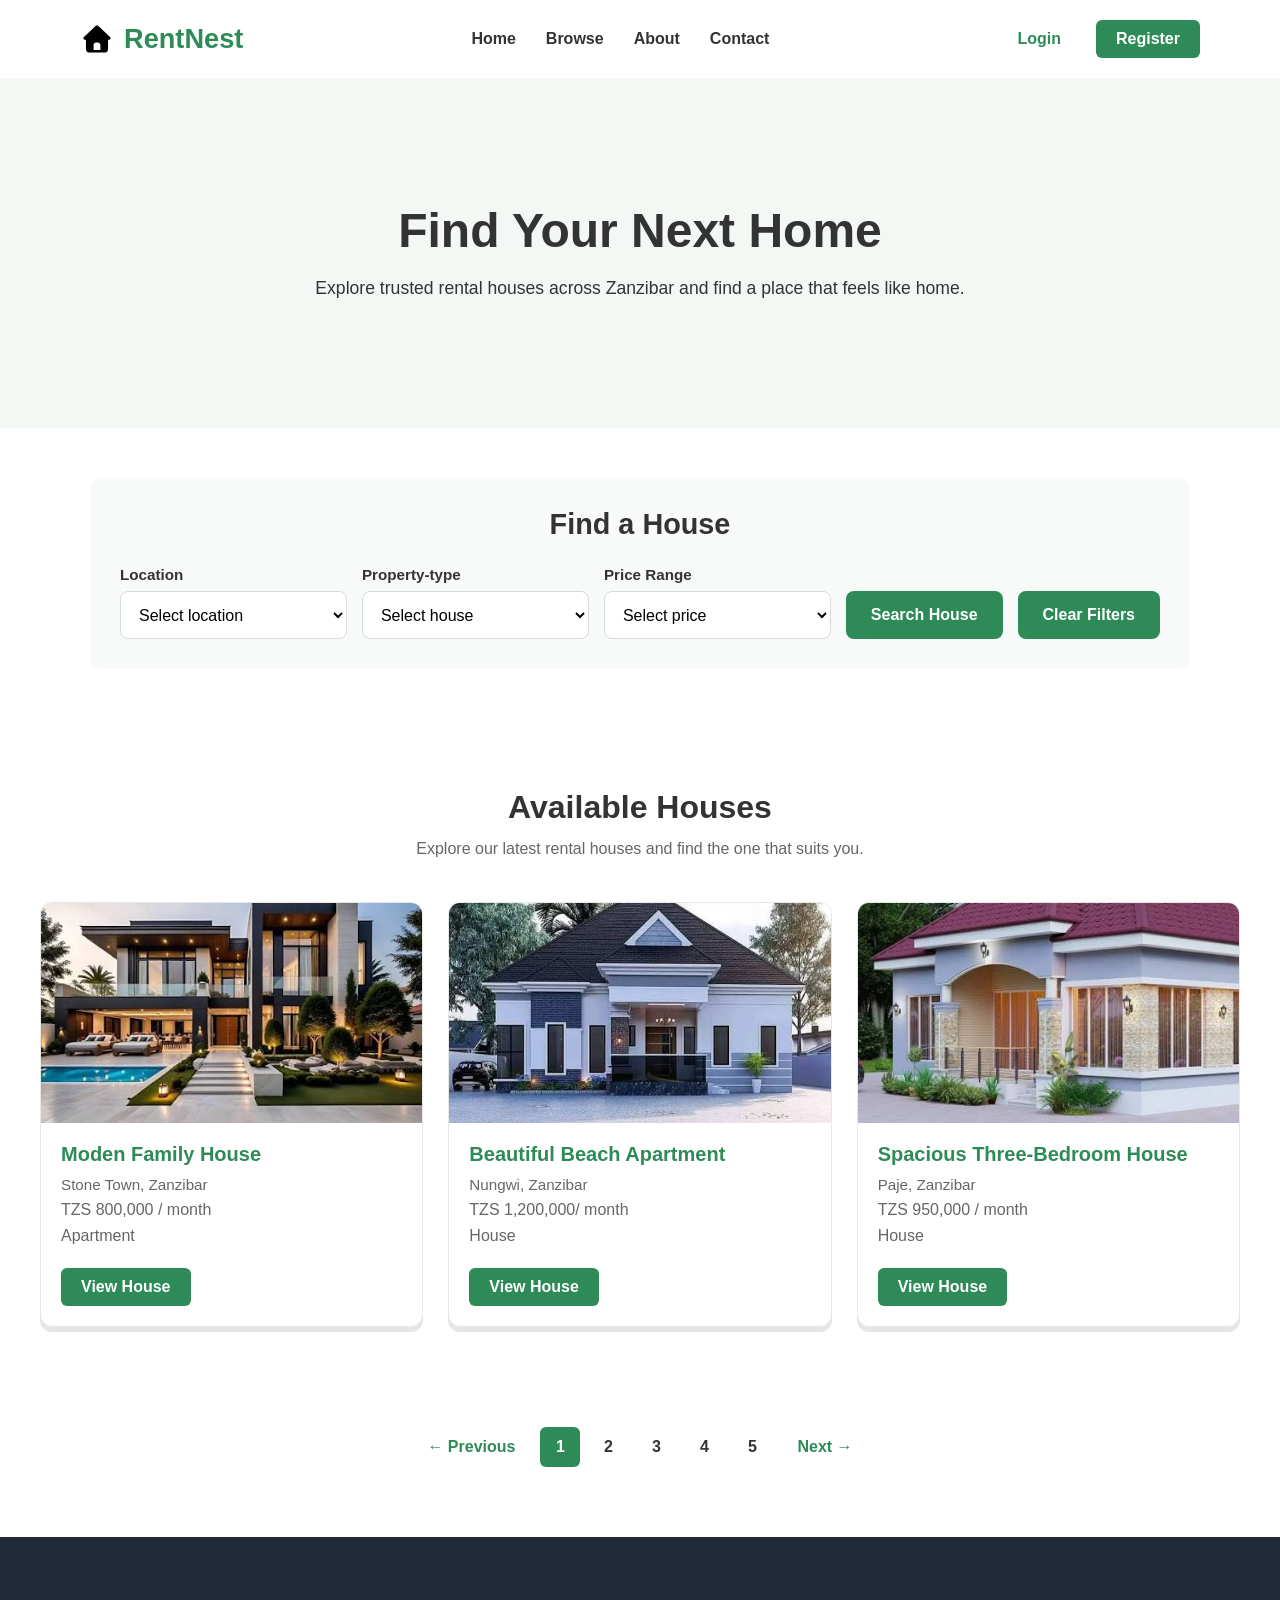
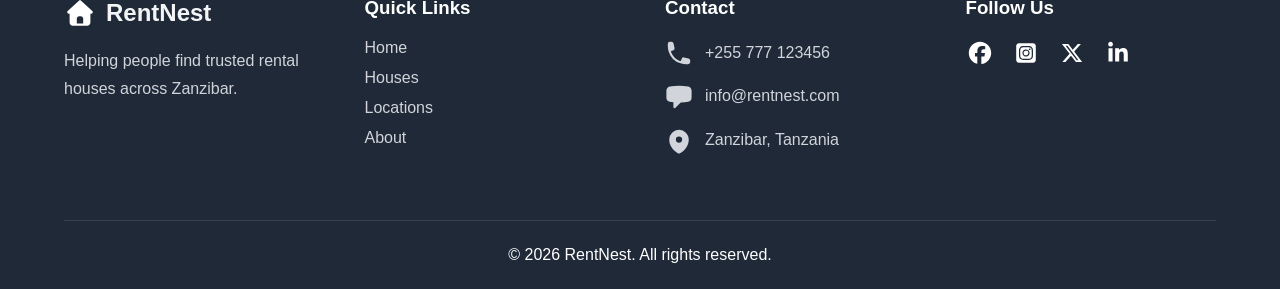
==== browse.html @ 4cf164b1 "Update browse.html and browse.js" ====
<!DOCTYPE html>
<html lang="en">
<head>
    <script src="js/browse.js" defer></script> 
    <meta charset="UTF-8">
    <meta name="viewport" content="width=device-width, initial-scale=1.0">
    <title>Browse Houses | RentNest</title>

    <link rel="stylesheet" href="css/style.css">
    <link rel="stylesheet" href="css/browse.css">
</head>
<body>
    <header>
        <nav class="navbar">
            <a href="index.html" class="header-logo">
            <svg xmlns="http://www.w3.org/2000/svg" viewBox="0 0 640 640"><!--!Font Awesome Free v7.3.1 by @fontawesome - https://fontawesome.com License - https://fontawesome.com/license/free Copyright 2026 Fonticons, Inc.--><path d="M341.8 72.6C329.5 61.2 310.5 61.2 298.3 72.6L74.3 280.6C64.7 289.6 61.5 303.5 66.3 315.7C71.1 327.9 82.8 336 96 336L112 336L112 512C112 547.3 140.7 576 176 576L464 576C499.3 576 528 547.3 528 512L528 336L544 336C557.2 336 569 327.9 573.8 315.7C578.6 303.5 575.4 289.5 565.8 280.6L341.8 72.6zM304 384L336 384C362.5 384 384 405.5 384 432L384 528L256 528L256 432C256 405.5 277.5 384 304 384z"/></svg>
            <span>RentNest<span>
            </a>

            <ul class="nav-links">
                <li><a href="index.html">Home</a></li>
                <li><a href="browse.html">Browse</a></li>
                <li><a href="about.html">About</a></li>
                <li><a href="contact.html">Contact</a></li>
            </ul>

            <div class="buttons">
                <a href="#">Login</a>
                <a href="#">Register</a>
            </div>
        </nav>
    </header>

    <main>

        <section class="browse-hero">
            <div class="browse-hero-content">

                <h1>Find Your Next Home</h1>

                <p>
                    Explore trusted rental houses across Zanzibar and find a place that feels like home.
                </p>
            </div>
        </section>

        <section class="search-filter">
            <div class="search-filter-container">

                <h2>Find a House</h2>

                <form class="search-form">
                    
                    <div class="form-group">
                        <label for="location">Location</label>

                        <select name="location" id="location">
                            <option value="">Select location</option>
                            <option value="stone-town">Stone Town</option>
                            <option value="nungwi">Nungwi</option>
                            <option value="paje">Paje</option>
                            <option value="kiwengwa">Kiwengwa</option>
                        </select>
                    </div>

                    <div class="form-group">
                        <label for="property-type">Property-type</label>

                        <select name="property-type" id="property-type">
                            <option value="">Select house</option>
                            <option value="house">House</option>
                            <option value="apartment">Apartment</option>
                            <option value="villa">Villa</option>
                            <option value="room">Room</option>
                        </select>
                    </div>

                    <div class="form-group">
                        <label for="price">Price Range</label>

                        <select name="price" id="price">
                            <option value="">Select price</option>
                            <option value="under-500k">Under TZS 500,000</option>
                            <option value="500k-1m">TZS 500,00 - 1,000,000</option>
                            <option value="1m-2m">TZS 1,000,000 - 2,000,000</option>
                            <option value="above-2m">Above TZS 2,000,000</option>
                        </select>
                    </div>

                    <button type="submit">Search House</button>
                    <button type="button" id="clear-filters">Clear Filters</button>
                </form>
            </div>
        </section>

        <section class="available-houses">

            <div class="available-houses-container">

                <div class="section-heading">
                    <h2>Available Houses</h2>

                    <p>
                        Explore our latest rental houses and find the one that suits you.
                    </p>
                </div>

                <div class="house-grid">
                    <!-- House Card 1 -->
                     <article class="house-card">
                        <div class="house-image">
                            <img src="image/house 01.jpg" alt="Morden house in Stone Town">
                        </div>

                        <div class="house-info">

                            <h3>Moden Family House</h3>

                            <p class="house-location">
                                Stone Town, Zanzibar
                            </p>

                            <p class="house-price">
                                TZS 800,000 / month
                            </p>

                            <p class="house-type">
                                Apartment
                            </p>

                            <a href="house-details.html" class="view-house">
                                View House
                            </a>
                        </div>
                     </article>

                     <!-- House Card 2 -->
                      <article class="house-card">

                        <div class="house-image">
                            <img src="image/house 02.jpg" alt="Beatiful apartment in Nungwi ">
                        </div>

                        <div class="house-info">

                            <h3>Beautiful Beach Apartment</h3>

                            <p class="house-location">
                                Nungwi, Zanzibar
                            </p>

                            <p class="house-price">
                                TZS 1,200,000/ month
                            </p>

                            <p class="house-type">
                                House
                            </p>

                            <a href="#" class="view-house">
                                View House
                            </a>
                        </div>
                      </article>

                      <!-- House Card 3 -->
                       <article class="house-card">

                        <div class="house-image">
                            <img src="image/house 03.jpg" alt="Spacious house in paje">
                        </div>

                        <div class="house-info">

                            <h3>Spacious Three-Bedroom House</h3>

                            <p class="house-location">
                                Paje, Zanzibar
                            </p>

                            <p class="house-price">
                                TZS 950,000 / month
                            </p>

                           
                            <p class="house-type">
                                House
                            </p>

                            <a href="#" class="view-house">
                                View House
                            </a>
                        </div>
                       </article>
                </div>
                <p id="no-results", hidden>
                    No houses found matching your search. Please try different filters.
                </p>
            </div>
        </section>

        <section class="pagination-section">
            <div class="pagination">

                <a href="#" class="pagination-btn previous">
                    &larr; Previous
                </a>

                <div class="page-numbers">
                    <a href="#" class="active">1</a>
                    <a href="#">2</a>
                    <a href="#">3</a>
                    <a href="#">4</a>
                    <a href="#">5</a>
                </div>

                <a href="#" class="pagination-btn next">
                    Next &rarr;
                </a>
            </div>
        </section>
    </main>

    <footer>
           <div class="footer-container">
            <div class="footer-about">
            <div class="footer-logo">
<svg xmlns="http://www.w3.org/2000/svg" viewBox="0 0 640 640"><!--!Font Awesome Free v7.3.1 by @fontawesome - https://fontawesome.com License - https://fontawesome.com/license/free Copyright 2026 Fonticons, Inc.--><path d="M341.8 72.6C329.5 61.2 310.5 61.2 298.3 72.6L74.3 280.6C64.7 289.6 61.5 303.5 66.3 315.7C71.1 327.9 82.8 336 96 336L112 336L112 512C112 547.3 140.7 576 176 576L464 576C499.3 576 528 547.3 528 512L528 336L544 336C557.2 336 569 327.9 573.8 315.7C578.6 303.5 575.4 289.5 565.8 280.6L341.8 72.6zM304 384L336 384C362.5 384 384 405.5 384 432L384 528L256 528L256 432C256 405.5 277.5 384 304 384z"/></svg>
           <span>RentNest</span>
            </div>

                <p>
                    Helping people find trusted rental houses across Zanzibar.
                </p>
            </div>

            <div class="footer-links">
                <h3>Quick Links</h3>

                <ul>
                    <li><a href="#">Home</a></li>
                    <li><a href="#">Houses</a></li>
                    <li><a href="#">Locations</a></li>
                    <li><a href="#">About</a></li>
                </ul>
            </div>
            
            <div class="footer-contact">
                <h3>Contact</h3>

                <p><svg xmlns="http://www.w3.org/2000/svg" viewBox="0 0 20 20" fill="currentColor" class="size-5">
  <path fill-rule="evenodd" d="M2 3.5A1.5 1.5 0 0 1 3.5 2h1.148a1.5 1.5 0 0 1 1.465 1.175l.716 3.223a1.5 1.5 0 0 1-1.052 1.767l-.933.267c-.41.117-.643.555-.48.95a11.542 11.542 0 0 0 6.254 6.254c.395.163.833-.07.95-.48l.267-.933a1.5 1.5 0 0 1 1.767-1.052l3.223.716A1.5 1.5 0 0 1 18 15.352V16.5a1.5 1.5 0 0 1-1.5 1.5H15c-1.149 0-2.263-.15-3.326-.43A13.022 13.022 0 0 1 2.43 8.326 13.019 13.019 0 0 1 2 5V3.5Z" clip-rule="evenodd" />
</svg>  
+255 777 123456
</p>

<p><svg xmlns="http://www.w3.org/2000/svg" viewBox="0 0 20 20" fill="currentColor" class="size-5">
  <path fill-rule="evenodd" d="M3.43 2.524A41.29 41.29 0 0 1 10 2c2.236 0 4.43.18 6.57.524 1.437.231 2.43 1.49 2.43 2.902v5.148c0 1.413-.993 2.67-2.43 2.902a41.202 41.202 0 0 1-5.183.501.78.78 0 0 0-.528.224l-3.579 3.58A.75.75 0 0 1 6 17.25v-3.443a41.033 41.033 0 0 1-2.57-.33C1.993 13.244 1 11.986 1 10.573V5.426c0-1.413.993-2.67 2.43-2.902Z" clip-rule="evenodd" />
</svg>
info@rentnest.com
</p>

<p><svg xmlns="http://www.w3.org/2000/svg" viewBox="0 0 20 20" fill="currentColor" class="size-5">
  <path fill-rule="evenodd" d="m9.69 18.933.003.001C9.89 19.02 10 19 10 19s.11.02.308-.066l.002-.001.006-.003.018-.008a5.741 5.741 0 0 0 .281-.14c.186-.096.446-.24.757-.433.62-.384 1.445-.966 2.274-1.765C15.302 14.988 17 12.493 17 9A7 7 0 1 0 3 9c0 3.492 1.698 5.988 3.355 7.584a13.731 13.731 0 0 0 2.273 1.765 11.842 11.842 0 0 0 .976.544l.062.029.018.008.006.003ZM10 11.25a2.25 2.25 0 1 0 0-4.5 2.25 2.25 0 0 0 0 4.5Z" clip-rule="evenodd" />
</svg>
Zanzibar, Tanzania
</p>
            </div>

            <div class="footer-social">

                <h3>Follow Us</h3>

                <div class="social-icons">
                <a href="#"> <svg xmlns="http://www.w3.org/2000/svg" viewBox="0 0 640 640"><!--!Font Awesome Free v7.3.1 by @fontawesome - https://fontawesome.com License - https://fontawesome.com/license/free Copyright 2026 Fonticons, Inc.--><path d="M576 320C576 178.6 461.4 64 320 64C178.6 64 64 178.6 64 320C64 440 146.7 540.8 258.2 568.5L258.2 398.2L205.4 398.2L205.4 320L258.2 320L258.2 286.3C258.2 199.2 297.6 158.8 383.2 158.8C399.4 158.8 427.4 162 438.9 165.2L438.9 236C432.9 235.4 422.4 235 409.3 235C367.3 235 351.1 250.9 351.1 292.2L351.1 320L434.7 320L420.3 398.2L351 398.2L351 574.1C477.8 558.8 576 450.9 576 320z"/></svg></a>
                <a href="#">
   
<svg xmlns="http://www.w3.org/2000/svg" viewBox="0 0 640 640"><!--!Font Awesome Free v7.3.1 by @fontawesome - https://fontawesome.com License - https://fontawesome.com/license/free Copyright 2026 Fonticons, Inc.--><path d="M290.4 275.7C274 286 264.5 304.5 265.5 323.8C266.6 343.2 278.2 360.4 295.6 368.9C313.1 377.3 333.8 375.5 349.6 364.3C366 354 375.5 335.5 374.5 316.2C373.4 296.8 361.8 279.6 344.4 271.1C326.9 262.7 306.2 264.5 290.4 275.7zM432.7 207.3C427.5 202.1 421.2 198 414.3 195.3C396.2 188.2 356.7 188.5 331.2 188.8C327.1 188.8 323.3 188.9 320 188.9C316.7 188.9 312.8 188.9 308.6 188.8C283.1 188.5 243.8 188.1 225.7 195.3C218.8 198 212.6 202.1 207.3 207.3C202 212.5 198 218.8 195.3 225.7C188.2 243.8 188.6 283.4 188.8 308.9C188.8 313 188.9 316.8 188.9 320C188.9 323.2 188.9 327 188.8 331.1C188.6 356.6 188.2 396.2 195.3 414.3C198 421.2 202.1 427.4 207.3 432.7C212.5 438 218.8 442 225.7 444.7C243.8 451.8 283.3 451.5 308.8 451.2C312.9 451.2 316.7 451.1 320 451.1C323.3 451.1 327.2 451.1 331.4 451.2C356.9 451.5 396.2 451.9 414.3 444.7C421.2 442 427.4 437.9 432.7 432.7C438 427.5 442 421.2 444.7 414.3C451.9 396.3 451.5 356.9 451.2 331.3C451.2 327.1 451.1 323.2 451.1 319.9C451.1 316.6 451.1 312.8 451.2 308.5C451.5 283 451.9 243.6 444.7 225.5C442 218.6 437.9 212.4 432.7 207.1L432.7 207.3zM365.6 251.8C383.7 263.9 396.2 282.7 400.5 304C404.8 325.3 400.3 347.5 388.2 365.6C382.2 374.6 374.5 382.2 365.6 388.2C356.7 394.2 346.6 398.3 336 400.4C314.7 404.6 292.5 400.2 274.4 388.1C256.3 376 243.8 357.2 239.5 335.9C235.2 314.6 239.7 292.4 251.7 274.3C263.7 256.2 282.6 243.7 303.9 239.4C325.2 235.1 347.4 239.6 365.5 251.6L365.6 251.6zM394.8 250.5C391.7 248.4 389.2 245.4 387.7 241.9C386.2 238.4 385.9 234.6 386.6 230.8C387.3 227 389.2 223.7 391.8 221C394.4 218.3 397.9 216.5 401.6 215.8C405.3 215.1 409.2 215.4 412.7 216.9C416.2 218.4 419.2 220.8 421.3 223.9C423.4 227 424.5 230.7 424.5 234.5C424.5 237 424 239.5 423.1 241.8C422.2 244.1 420.7 246.2 419 248C417.3 249.8 415.1 251.2 412.8 252.2C410.5 253.2 408 253.7 405.5 253.7C401.7 253.7 398 252.6 394.9 250.5L394.8 250.5zM544 160C544 124.7 515.3 96 480 96L160 96C124.7 96 96 124.7 96 160L96 480C96 515.3 124.7 544 160 544L480 544C515.3 544 544 515.3 544 480L544 160zM453 453C434.3 471.7 411.6 477.6 386 478.9C359.6 480.4 280.4 480.4 254 478.9C228.4 477.6 205.7 471.7 187 453C168.3 434.3 162.4 411.6 161.2 386C159.7 359.6 159.7 280.4 161.2 254C162.5 228.4 168.3 205.7 187 187C205.7 168.3 228.5 162.4 254 161.2C280.4 159.7 359.6 159.7 386 161.2C411.6 162.5 434.3 168.3 453 187C471.7 205.7 477.6 228.4 478.8 254C480.3 280.3 480.3 359.4 478.8 385.9C477.5 411.5 471.7 434.2 453 452.9L453 453z"/></svg></a>
                <a href="#">
   
<svg xmlns="http://www.w3.org/2000/svg" viewBox="0 0 640 640"><!--!Font Awesome Free v7.3.1 by @fontawesome - https://fontawesome.com License - https://fontawesome.com/license/free Copyright 2026 Fonticons, Inc.--><path d="M453.2 112L523.8 112L369.6 288.2L551 528L409 528L297.7 382.6L170.5 528L99.8 528L264.7 339.5L90.8 112L236.4 112L336.9 244.9L453.2 112zM428.4 485.8L467.5 485.8L215.1 152L173.1 152L428.4 485.8z"/></svg></a>
                <a href="#">
   
<svg xmlns="http://www.w3.org/2000/svg" viewBox="0 0 640 640"><!--!Font Awesome Free v7.3.1 by @fontawesome - https://fontawesome.com License - https://fontawesome.com/license/free Copyright 2026 Fonticons, Inc.--><path d="M196.3 512L103.4 512L103.4 212.9L196.3 212.9L196.3 512zM149.8 172.1C120.1 172.1 96 147.5 96 117.8C96 103.5 101.7 89.9 111.8 79.8C121.9 69.7 135.6 64 149.8 64C164 64 177.7 69.7 187.8 79.8C197.9 89.9 203.6 103.6 203.6 117.8C203.6 147.5 179.5 172.1 149.8 172.1zM543.9 512L451.2 512L451.2 366.4C451.2 331.7 450.5 287.2 402.9 287.2C354.6 287.2 347.2 324.9 347.2 363.9L347.2 512L254.4 512L254.4 212.9L343.5 212.9L343.5 253.7L344.8 253.7C357.2 230.2 387.5 205.4 432.7 205.4C526.7 205.4 544 267.3 544 347.7L544 512L543.9 512z"/></svg></a>
            </div>
                </div>
        </div>
         <div class="footer-bottom">
                <p>
                    &copy; 2026 RentNest. All rights reserved.
                </p>
            </div>
    </footer>
</body>
</html>
---- css/style.css ----
/* Global Styles */
* {
    margin: 0;
    padding: 0;
    box-sizing: border-box;
}

html,
body {
    min-height: 100%;
}

body {
    font-family: Arial, Helvetica, sans-serif;
    min-height: 100vh;
    display: flex;
    flex-direction: column;
    background-color: #f8f9fa;
    color: #333;
}

main {
    flex: 1;
}

/* Navigation Section */

nav {
    display: flex;
    justify-content: space-between;
    align-items: center;
    padding: 20px 80px;
    background-color: white;

    box-shadow: 0 2px 10px rgb(0, 0, 0, .08);
}

.header-logo {
    display: flex;
    align-items: center;
    gap: 10px;
    text-decoration: none;
}

.header-logo svg {
    width: 34px;
    height: 34px;
    color: black;
}

.header-logo span {
    font-size: 1.7rem;
    color: #2E8B57;
    font-weight: 700;
}

nav > ul {
    display: flex;
    list-style: none;
    gap: 30px;
}

nav > ul > li > a {
    text-decoration: none;
    color: #333;
    font-weight: 600;
    transition: color .3s ease;
}

nav > ul > li > a:hover {
    color: #2E8B57;
}

.buttons {
    display: flex;
    gap: 15px;
}

.buttons > a {
    text-decoration: none;
    padding: 10px 20px;
    border-radius: 6px;
    font-weight: bold;
}
.buttons > a:first-child {
    color: #2E8B57;
}

.buttons > a:last-child {
    background-color: #2E8B57;
    color: white;
}

.buttons > a:last-child:hover {
    background-color: #256f47;
}

/*  Hero Section */

.hero {
    display: flex;
    justify-content: space-between;
    align-items: center;

    padding: 80px;
    min-height: 90vh;
}

.hero-text {
    max-width: 550px;
}

.hero-text > h1 {
    font-size: 3.5rem;
    color: #222;
    line-height: 1.2;
}

.hero-text > p {
    margin: 25px 0;
    color: #666;
    font-size: 1.1rem;
    line-height: 1.7;
}

.hero-text > a {
    display: inline-block;
    text-decoration: none;
    background-color: #2E8B57;
    color: white;
    padding: 15px 30px;
    border-radius: 8px;
    font-weight: bold;
    transition: background-color .3s ease;
}

.hero-text > a:hover {
    background-color: #256f47;
}

.hero-image {
    flex: 1;
    display: flex;
    justify-content: center;
}

.hero-image > img {
    width: 100%;
    max-width: 550px;
    border-radius: 12px;
}

/* Search Section */

.search {
    background-color: white;
    padding: 60px 80px;
}

.search > h2 {
    text-align: center;
    font-size: 2rem;
    margin-bottom: 40px;
    color: #222;
}

.search > form {
    display: flex;
    gap: 20px;
    justify-content: center;
    align-items: center;
    flex-wrap: wrap;
}

.search input,
.search select {
    padding: 15px;
    width: 220px;
    
    border: 1px solid #ccc;
    border-radius: 8px;
    font-size: 1rem;
    outline: none;
}

.search input:focus,
.search select:focus {
    border-color: #2E8B57;
}

.search button {
    padding: 15px 30px;
    border: none;
    border-radius: 8px;
    background-color: #2E8B57;
    color: white;
    font-size: 1rem;
    cursor: pointer;
    transition: background-color .3s ease;
}

.search button:hover {
    background-color: #256f47;
}

/* Featured Section */

.featured {
    padding: 80px;
    background-color: #f8f9fa;
}

.featured > h2 {
    text-align: center;
    font-size: 2.2rem;
    margin-bottom: 50px;
}

.house-container {
    display: grid;
    grid-template-columns: repeat(3, 1fr);
    gap: 30px;
}

.house-card {
    background-color: white;
    border-radius: 12px;
    overflow: hidden;

    box-shadow: 0 5px rgb(0, 0, 0, .1);
    transition: transform .3s ease;
}

.house-card:hover {
    transform: translateY(-8px);
}

.house-card > img {
    width: 100%;
    height: 220px;
    object-fit: cover;
}

.house-info {
    padding: 20px;
}

.house-info > h3 {
    color: #2E8B57;
    margin-bottom: 10px;
}

.house-info > p {
    color: #666;
    margin-bottom: 8px;
}

.house-info > a {
    display: inline-block;
    margin-top: 15px;

    text-decoration: none;
    color: white;
    background-color: #2E8B57;
    padding: 10px 20px;
    border-radius: 6px;
    transition: background-color .3s ease;
}

.house-info a:hover {
    background-color: #256f47;
}

/* === Why Choose RentNest === */

.features {
    padding: 80px;
    background-color: white;
}

.features > h2 {
    text-align: center;
    font-size: 2.2rem;
    margin-bottom: 50px;
}

.feature-container {
    display: grid;
    grid-template-columns: repeat(4, 1fr);
    gap: 30px;
}

.feature-card {
    background-color: #f8f9fa;
    padding: 35px;
    text-align: center;
    border-radius: 12px;
    transition: transform .3s ease,
                box-shadow .3s ease;
}

.feature-card:hover {
    transform: translateY(-8px);
    box-shadow: 0 8px 20px rgb(0, 0, 0, .12);
}

.feature-card > h3 {
    margin-bottom: 15px;
    color: #2E8B57;
}

.feature-card > p {
    color: #666;
    line-height: 1.7;
}

.icon {
    width: 100px;
    height: 100px;

    margin: 0 auto 25px;

    display: flex;
    justify-content: center;
    align-items: center;

    background-color: #E8F5EE;

    border-radius: 50%;
    font-size: 3rem;
}

.icon svg {
    width: 50px;
    height: 50px;

    fill: #2E8B57;
}

.feature-card:hover .icon {
    transform: scale(1.1);
    transition: transform .3s ease;
}

/* === How It Works === */

.steps {
    padding: 80px;
    background-color: #f8f9fa;
}

.steps h2 {
    text-align: center;
    font-size: 2.2rem;
    margin-bottom: 60px;
}

.steps-container {
    display: flex;
    justify-content: space-between;
    gap: 30px;
}

.step {
    flex: 1;
    text-align: center;
    padding: 25px;
    width: 250px;
    position: relative;

    transition: transform .3s ease;
}

.step-icon {
    width: 100px;
    height: 100px;

    margin: 0 auto 25px;
    background-color: #E8F5EE;
    border-radius: 50%;

    display: flex;
    justify-content: center;
    align-items: center;

    font-size: 3rem;
}

.step-icon svg {
    width: 50px;
    height: 50px;

    fill: #2E8B57;
}

.step h3 {
    color: #2E8B57;
    margin-bottom: 15px;
}

.step p {
    color: #666;
    line-height: 1.7;
}

.step:hover {
    transform: translateY(-10px);
}

.step:not(:last-child)::after {
    content: "";

    position: absolute;
    top: 70px;
    right: -22px;
    width: 45px;
    height: 3px;

    background-color: #2E8B57;
}

.step:not(:last-child)::before {
    content: "";
    position: absolute;

    top: 66px;
    right: -2px;

    width: 10px;
    height: 10px;

    background-color: #2E8B57;

    border-radius: 50%;
}

.step::after {
    transition: background-color .3s ease;
}

.step:hover::after {
    background-color: #256f47;
}

/* === Popular Locations === */

.locations {
    padding: 80px;
    background-color: white;
}

.locations h2 {
    text-align: center;
    font-size: 2.2rem;
    margin-bottom: 15px;
}

.section-description {
    text-align: center;
    color: #666;
    margin-bottom: 50px;
}

.location-container {
    display: grid;
    grid-template-columns: repeat(3, 1fr);
    gap: 30px;
}

.location-card {
    background-color: #fff;
    border-radius: 12px;
    overflow: hidden;
    box-shadow: 0 5px 15px rgb(0,0,0,.08);
    transition: transform .3s ease,
                 box-shadow .3s ease;
}

.location-card:hover {
    transform: translateY(-8px);
    box-shadow: 0 10px 25px rgb(0,0,0,.15);
}

.location-card img {
    width: 100%;
    height: 240px;
    object-fit: cover;
}

.location-info {
    padding: 25px;
}

.location-info h3 {
    color: #2E8B57;
    margin-bottom: 10px;
}

.location-info p {
    color: #666;
}

.location-info a {
    display: inline-block;
    margin-top: 15px;
    padding: 10px 18px;
    background-color: #2E8B57;
    color: white;
    text-decoration: none;
    border-radius: 6px;
    transition: background-color .3s ease;
}

.location-info a:hover {
    background-color: #256f47;
}

/* === Testimonials === */

.testimonials {
    padding: 80px;
    background-color: #f8f9fa;
}

.testimonials h2 {
    text-align: center;
    font-size: 2.2rem;
    margin-bottom: 15px;
}

.testimonial-description {
    text-align: center;
    color: #666;
    margin-bottom: 50px;
}

.testimonial-container {
    display: grid;
    grid-template-columns: repeat(3, 1fr);
    gap: 30px;
}

.testimonial-card {
    position: relative;
    background-color: white;
    padding: 35px;
    border-radius: 12px;
    box-shadow: 0 5px 15px rgb(0, 0, 0, .08);
    transition: transform .3s ease,
                box-shadow .3s ease;
    overflow: hidden;
}

.testimonial-card:hover {
    transform: translateY(-8px);
    box-shadow: 0 10px rgba(0,0,0,.15);
}

.stars {
    color: #FFC107;
    font-size: 1.3rem;
    margin-bottom: 20px;
}

.review {
    color: #555;
    line-height: 1.8;
    margin-bottom: 25px;
    font-style: italic;
}

.profile-image {
    width: 90px;
    height: 90px;

    object-fit: cover;
    border-radius: 50%;

    display: block;
    margin: 0 auto 20px;
    border: 4px solid #E8F5EE;
}

.testimonial-card h4 {
    margin-top: 20px;
    color: #2E8B57;
    font-size: 1.2rem;
}

.company {
    display: block;
    margin-top: 5px;
    color: #777;
    font-size: .95rem;
}

.testimonial-card::before {
    content: "❝";
    position: absolute;
    top: -10px;
    left: 20px;
    font-size: 7rem;
    font-family: Georgia, serif;
    color: rgba(46, 139, 87, 0.08);
    line-height: 1;
    pointer-events: none;
}

.testimonial-card::before {
    transition: transform .3s ease,
                 color .3s ease;
}

.testimonial-card:hover::before {
    transform: scale(1.1);
    color: rgba(46,139,87, 0.15);
}


/* === Footer === */
footer {
    background-color: #1F2937;
    color: white;
    padding-top: 60px;
}

.footer-container {
    width: 90%;
    max-width: 1200px;
    margin: 0 auto;
    display: grid;
    grid-template-columns: repeat(4, 1fr);
    gap: 50px;
}

.footer-container h3 {
    margin-bottom: 20px;
    color: white;
}

.footer-container p {
    color: #D1D5DB;
    line-height: 1.8;
}

.footer-links ul {
    list-style: none;
}

.footer-links a,
.footer-social a {
    display: block;
    color: #D1D5DB;
    text-decoration: none;
    margin-bottom: 12px;
    transition: color .3s ease;
}

.footer-links a:hover,
.footer-social a:hover {
    color: #2E8B57;
}

.footer-contact p {
    display: flex;
    align-items: center;
    gap: 12px;
    color: #D1D5DB;
    margin-bottom: 15px;
}

.footer-contact svg {
    width: 28px;
    height: 28px;
    flex-shrink: 0;
}

.social-icons svg {
    width: 28px;
    height: 28px;
    object-fit: contain;
    filter: brightness(0) invert(1);
    transition: transform .3s ease;
}
.footer-social a:hover svg {
    transform: translateY(-3px);
}
.social-icons {
    display: flex;
    align-items: center;
    gap: 18px;
}

.footer-bottom {
    width: 90%;
    max-width: 1200px;
    margin: 50px auto 0;
    padding: 25px 0;
    border-top: 1px solid rgba(255, 255, 255, 0.1);
    text-align: center;
}

.footer-logo {
    display: flex;
    align-items: center;
    gap: 10px;
    margin-bottom: 18px;
}

.footer-logo svg {
    width: 32px;
    height: 32px;
    filter: brightness(0) invert(1);
}

.footer-logo span {
    font-size: 1.5rem;
    font-weight: 600;
    color: #F3F4F6;
}

/* === Responsive Design === */

/* === Tablet === */
@media(max-width: 900px) {
    nav {
        padding: 15px 5%;
    }

    nav ul {
        gap: 15px;
    }

    .hero {
        gap: 30px;
    }

    .search form {
        flex-wrap: wrap;
    }

    .house-container {
        grid-template-columns: repeat(2,  1fr);
    }

    .feature-container {
        grid-template-columns: repeat(2, 1fr);
    }

    .steps-container {
        gap: 20px;
    }

    .location-container {
        grid-template-columns: repeat(2, 1fr);
        gap: 20px;
    }

    .testimonial-container {
        grid-template-columns: repeat(2, 1fr);
    }

    .footer-container {
        grid-template-columns: repeat(2, 1fr);
        gap: 30px;
    }
}

/* === Mobile === */
@media(max-width: 600px) {
    nav {
        padding: 15px 20px;
    }

    nav ul {
        gap: 10px;
    }

    nav a{
        font-size: 0.9rem;
    }

    .hero {
        flex-direction: column;
        text-align: center;
        gap: 40px;
    }

    .hero h1 {
        font-size: 2.2rem;
    }

    .hero-image {
         width: 100%;
         max-width: 500px;
    }

    .search form {
        flex-direction: column;
        gap: 15px;
    }

    .search-form input,
    .search-form select,
    .search-form button {
        width: 100%;
    }

    .house-container {
        grid-template-columns: 1fr;
        gap: 20px;
    }

    .house-card img {
        height: 200px;
    }

    .featured {
        padding: 50px 20px;
    }

    .feature-container {
        grid-template-columns: 1fr;
    }

    .features {
        padding: 50px 20px;
    }

    .steps-container {
        flex-direction: column;
        align-items: center;
        gap: 40px;
    }
       .step {
        width: 100%;
        max-width: 350px;
        text-align: center;
       }

       .step:not(:last-child)::after {
        top: auto;
        right: auto;
        bottom: -25px;
        left: 50%;

        width: 3px;
        height: 30px;

        transform: translateX(-50%);
       }

       .step:not(:last-child)::before {
        top: auto;
        right: auto;
        bottom: -25px;
        left: 50%;

        width: 10px;
        height: 10px;

        transform: translateX(-50%);
       }

       .location-container {
        grid-template-columns: 1fr;
        gap: 16px;
       }

       .locations {
        padding: 50px 20px;
       }

       .testimonials {
        padding: 50px 20px;
       }

       .testimonial-container {
        grid-template-columns: 1fr;
        gap: 20px;
       }

       .footer-container {
        grid-template-columns: 1fr;
        gap: 30px;
       }

       .footer-bottom {
        flex-direction: column;
        gap: 10px;
        text-align: center;
       }

       .footer-social {
        justify-content: center;
       }

}
---- css/browse.css ----
/* === Hero Section === */
.browse-hero {
    min-height: 350px;

    display: flex;
    align-items: center;
    justify-content: center;

    padding: 60px 20px;
    background-color: #f4f8f5;
}


.browse-hero-content {
    width: 100%;
    max-width: 750px;
    text-align: center;
}

.browse-hero-content h1 {
    margin-bottom: 15px;
    font-size: 3rem;
    line-height: 1.2;
}

.browse-hero-content p {
    max-width: 650px;
    margin: 0 auto;
    font-size: 1.1rem;
    line-height: 1.7;
}

/* === Search Filter ===*/

.search-filter {
    padding: 50px 20px;
    background-color: #ffffff;
}

.search-filter-container {
    width: 100%;
    max-width: 1100px;
    margin: 0 auto;
    padding: 30px;
    background-color: #f8faf9;
    border-radius: 12px;
}

.search-filter-container h2 {
    margin-bottom: 25px;
    font-size: 1.8rem;
    text-align: center;
}

.search-form {
    display: flex;
    align-items: flex-end;
    gap: 15px;
    width: 100%;
}

.form-group {
    flex: 1;
}

.form-group label {
    display: block;
    margin-bottom: 8px;
    font-size: 0.95rem;
    font-weight: 600;
}

.form-group select {
    width: 100%;
    height: 48px;
    padding: 0 14px;
    border: 1px solid #d5ddd8;
    border-radius: 8px;
    background-color: #ffffff;
    font-size: 1rem;
    outline: none;
    cursor: pointer;
}

.form-group select:focus {
    border-color: #2E8B57;
}

.search-form button {
    height: 48px;
    padding: 0 25px;

    border: none;
    border-radius: 8px;
    background-color: #2E8B57;
    color: #ffffff;
    font-size: 1rem;
    font-weight: 600;
    cursor: pointer;
    white-space: nowrap;
}

.search-form button:hover {
    background-color: #267349;
}


/* === Available Houses === */

.available-houses {
    padding: 70px 20px;
    background-color: #ffffff;
}

.available-houses-container {
    width: 100%;
    max-width: 1200px;
    margin: 0 auto;
}

.section-heading {
    margin-bottom: 40px;
    text-align: center;
}

.section-heading h2 {
    margin-bottom: 10px;
    font-size: 2rem;
}

.section-heading p {
    max-width: 600px;
    margin: 0 auto;
    line-height: 1.6;
    color: #666;
}

.house-grid {
    display: grid;
    grid-template-columns: repeat(3, 1fr);
    gap: 25px;
}

.house-card {
    background-color: #ffffff;
    border: 1px solid #e5e9e6;
    border-radius: 12px;
    overflow: hidden;
    transition: transform 0.3s ease,
                box-shadow 0.3s ease;
}

.house-card:hover {
    transform: translateY(-5px);
    box-shadow: 0 10px 25px rgba(0, 0, 0, 0.08);
}

.house-image {
    width: 100%;
    height: 220px;
    overflow: hidden;
}

.house-image img {
    width: 100%;
    height: 100%;
    object-fit: cover;
    display: block;
}

.house-info {
    padding: 20px;
}

.house-info h3 {
    margin-bottom: 10px;
    font-size: 1.25rem;
}

.house-location {
    margin-bottom: 8px;
    color: #666;
    font-size: 0.95rem;
}

.view-house {
    display: inline-block;
    padding: 10px 18px;
    border-radius: 6px;
    background-color: #2E8B57;
    text-decoration: none;
    font-weight: 600;
    transition: background-color 0.3s ease;
}

.view-house:hover {
    background-color: #267349;
}

/* === Pagination Section === */

.pagination-section {
    padding: 30px 20px 70px;
    background-color: #ffffff;
}

.pagination {
    display: flex;
    align-items: center;
    justify-content: center;

    gap: 25px;
}

.page-numbers {
    display: flex;
    align-items: center;
    gap: 8px;
}

.page-numbers a {
    display: flex;
    align-items: center;
    justify-content: center;

    width: 40px;
    height: 40px;
    border-radius: 6px;
    color: #333;
    text-decoration: none;
    font-weight: 600;
    transition: background-color 0.3s ease,
      colore o.3s ease;
}

.page-numbers a.active {
    background-color: #2E8B57;
    color: #ffffff;
}

.page-numbers a:hover {
    background-color: #e8f2ec;
    color: #2E8B57;
}

.pagination-btn {
    color: #2E8B57;
    text-decoration: none;
    font-weight: 600;
    transition: color 0.3s ease;
}

.pagination-btn:hover {
    color: #267349;
}

@media (max-width: 600px) {
    .search-form {
        flex-direction: column;
        align-items: stretch;
    }

     .search-filter-container {
        padding: 25px 18px;
    }

     .search-filter-container h2 {
        font-size: 1.6rem;
    }

    .search-form button {
        width: 100%;
    }

    .available-houses {
        padding: 50px 20px;
    }

    .house-grid {
        grid-template-columns: 1fr;
        gap: 25px;
    }

    .house-card {
        width: 100%;
    }

    .section-heading h2 {
        font-size: 1.7rem;
    }

    .section-heading p {
        font-size: 0.95rem;
    }

    .house-image {
        height: 200px;
    }

    .pagination {
        gap: 12px;
    }

    .page-numbers {
        gap: 4px;
    }

    .page-numbers a {
        width: 36px;
        height: 36px;
    }

    .pagination-btn {
        font-size: 0.9rem;
    }
}
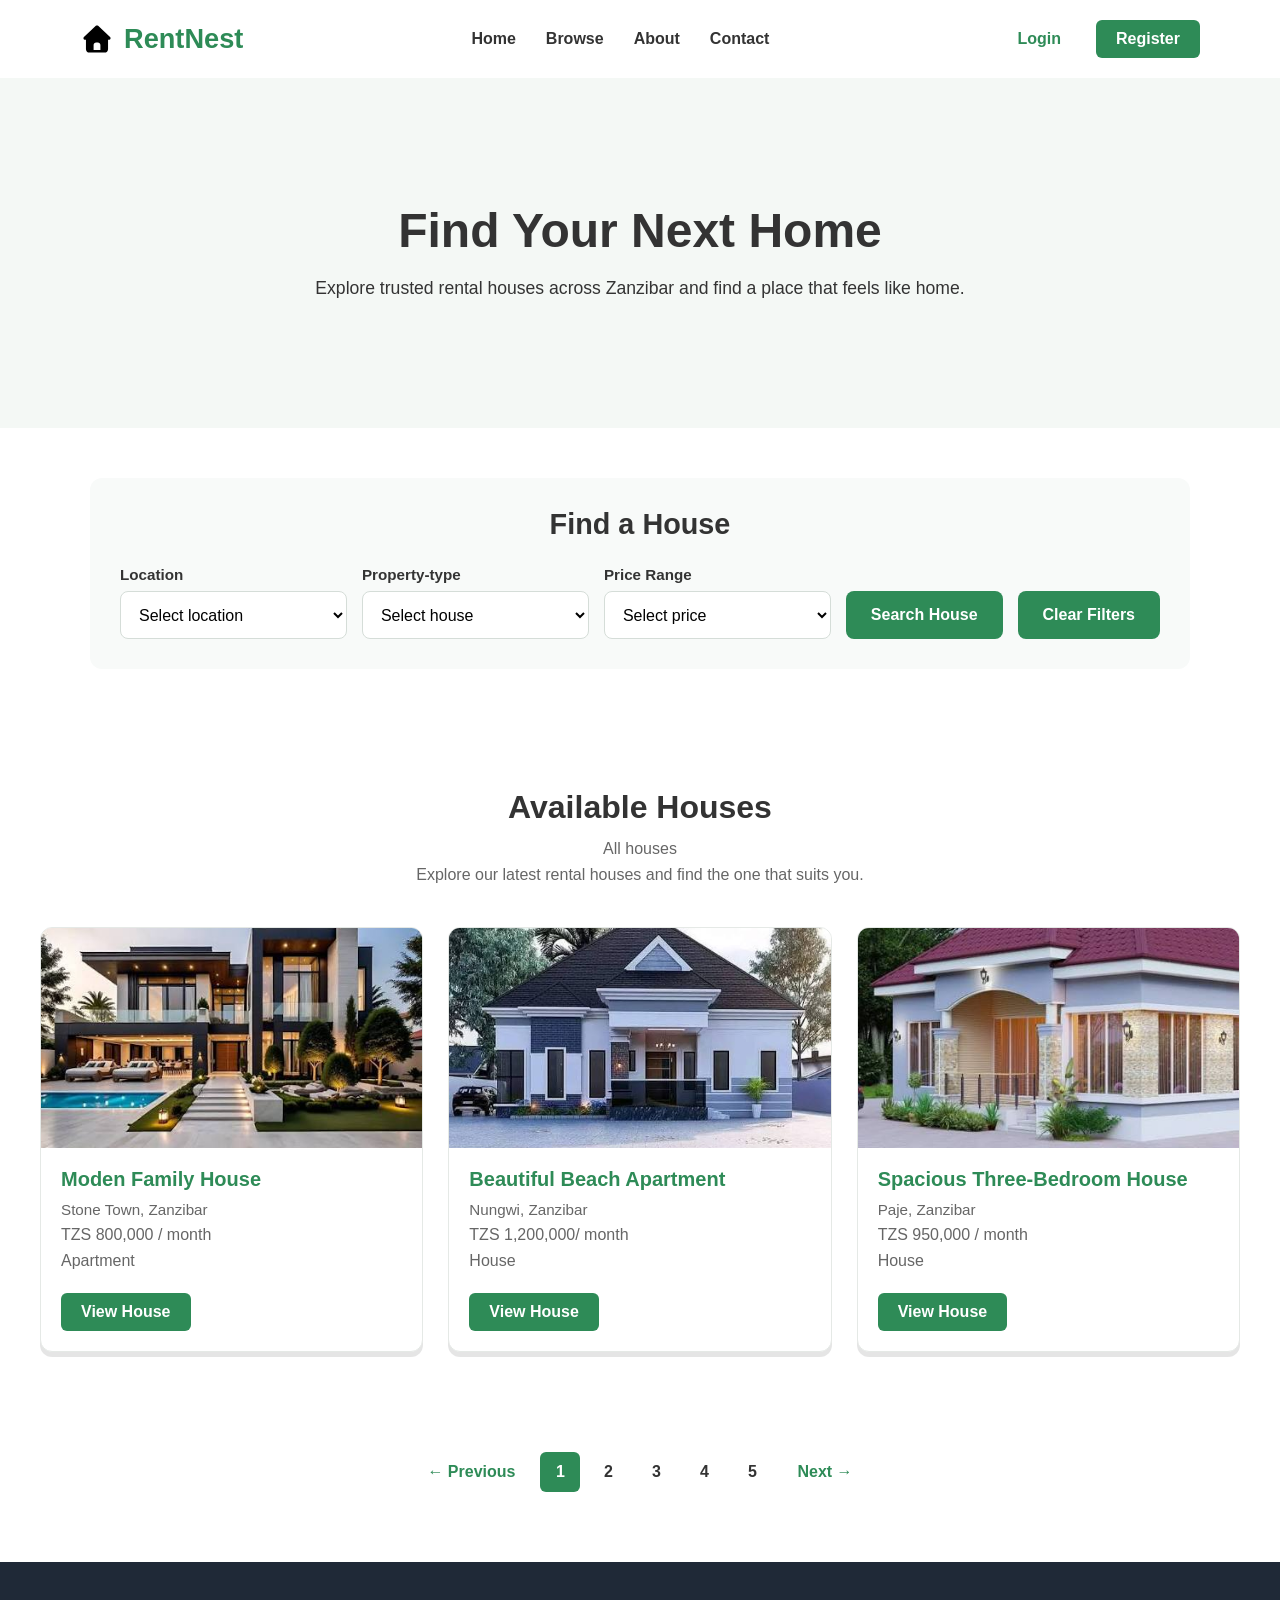
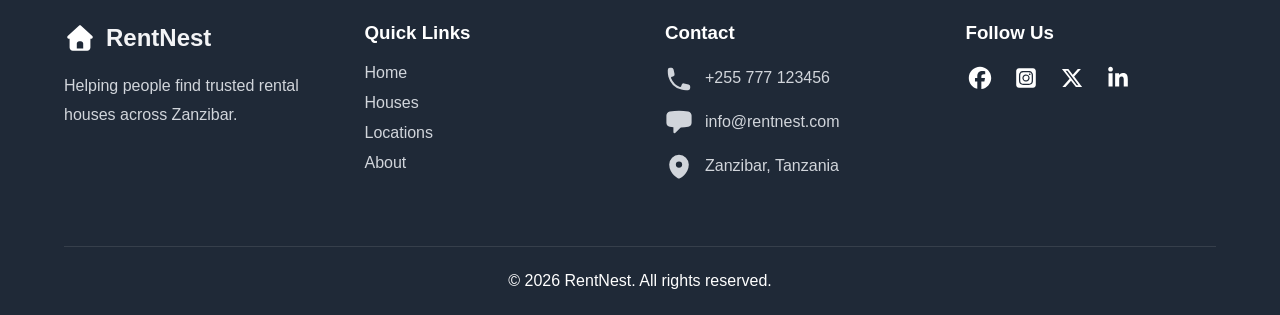
==== commit db09ead3: "Update browse.html and browse.js" ====
--- a/browse.html
+++ b/browse.html
@@ -99,6 +99,7 @@
 
                 <div class="section-heading">
                     <h2>Available Houses</h2>
+                    <p id="house-count">All houses</p>
 
                     <p>
                         Explore our latest rental houses and find the one that suits you.
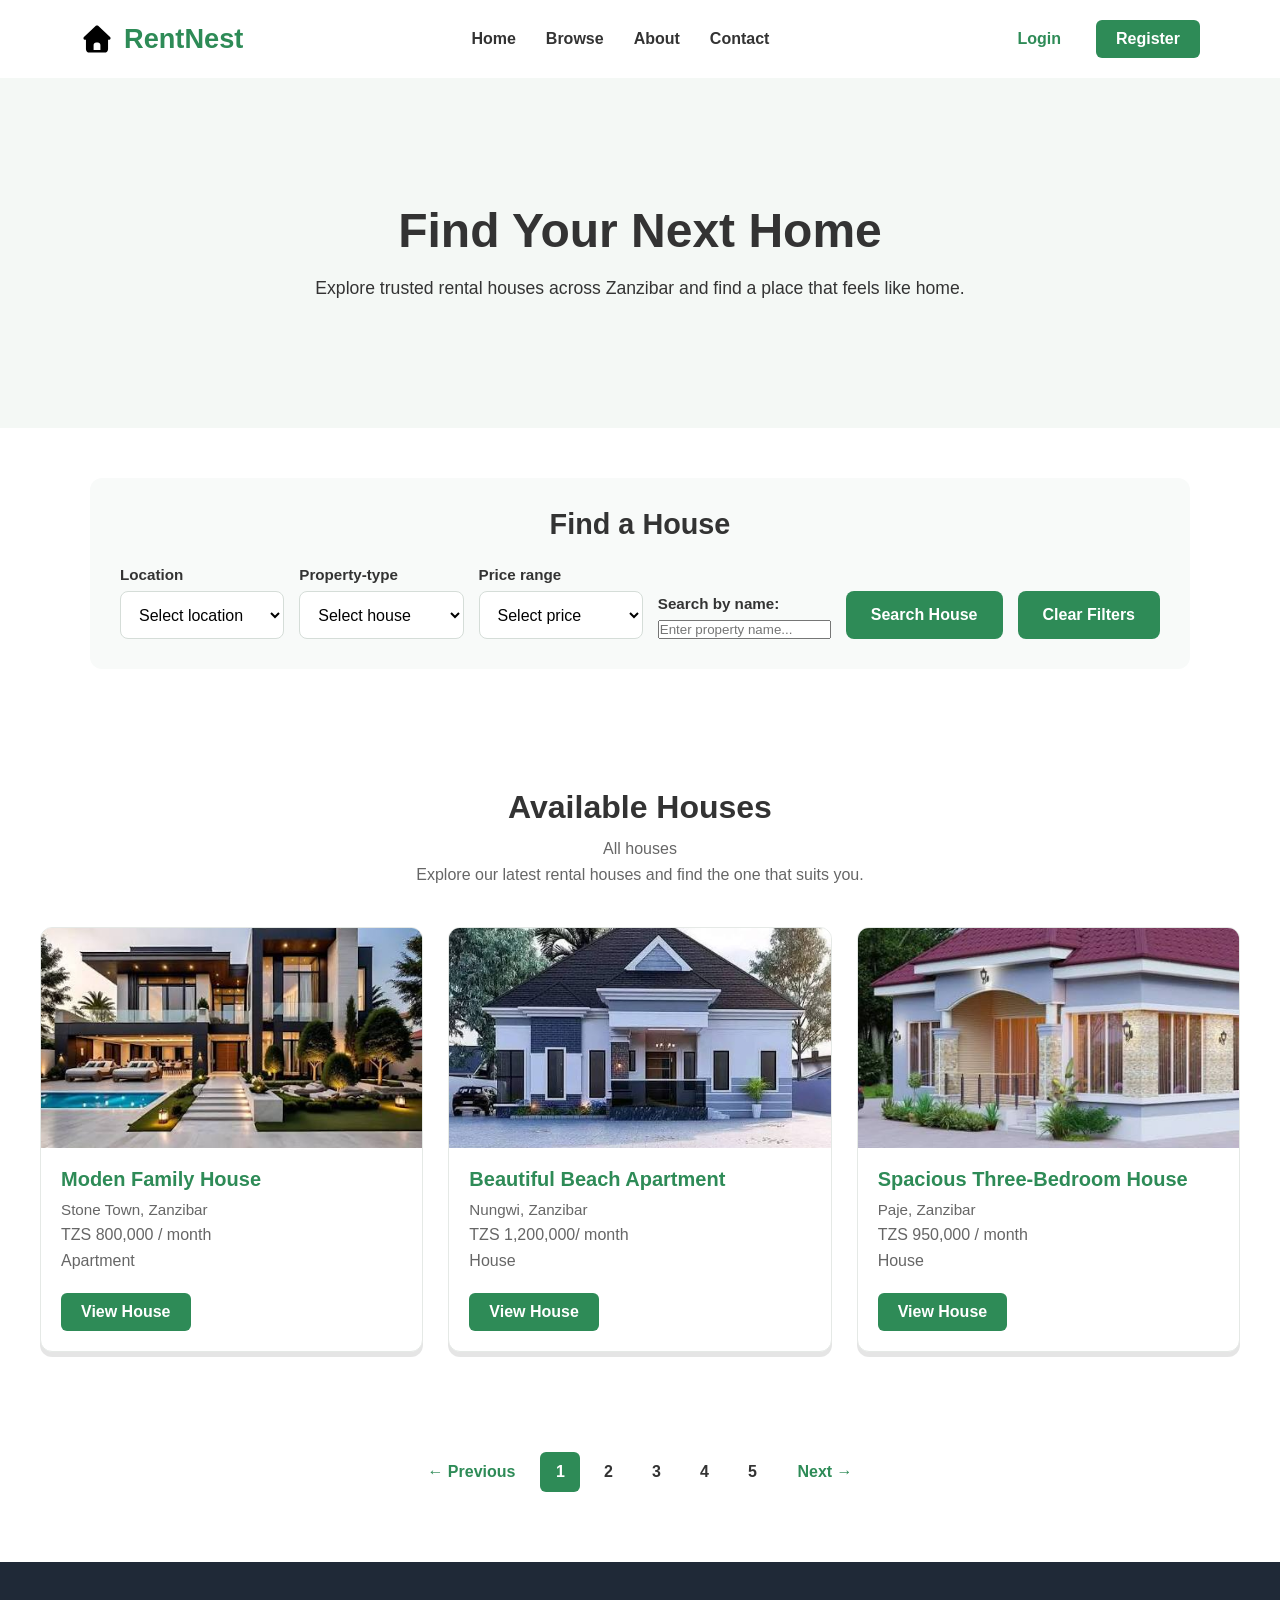
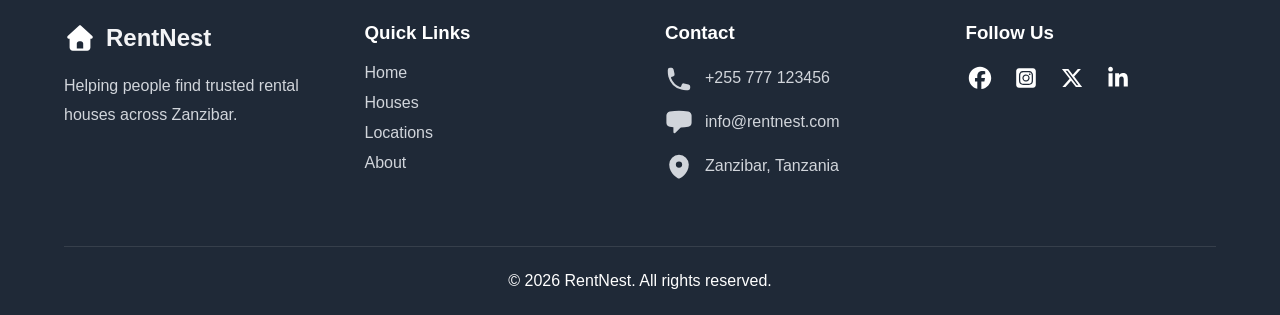
==== commit f8a37a74: "update browse.html and browse.js" ====
--- a/browse.html
+++ b/browse.html
@@ -76,7 +76,7 @@
                     </div>
 
                     <div class="form-group">
-                        <label for="price">Price Range</label>
+                        <label for="price">Price range</label>
 
                         <select name="price" id="price">
                             <option value="">Select price</option>
@@ -85,6 +85,15 @@
                             <option value="1m-2m">TZS 1,000,000 - 2,000,000</option>
                             <option value="above-2m">Above TZS 2,000,000</option>
                         </select>
+                    </div>
+
+                    <div class="form-group">
+                        <label for="house-search">Search by name:</label>
+                        <input 
+                        type="text"
+                        id="house-search"
+                        placeholder="Enter property name..."
+                        >
                     </div>
 
                     <button type="submit">Search House</button>
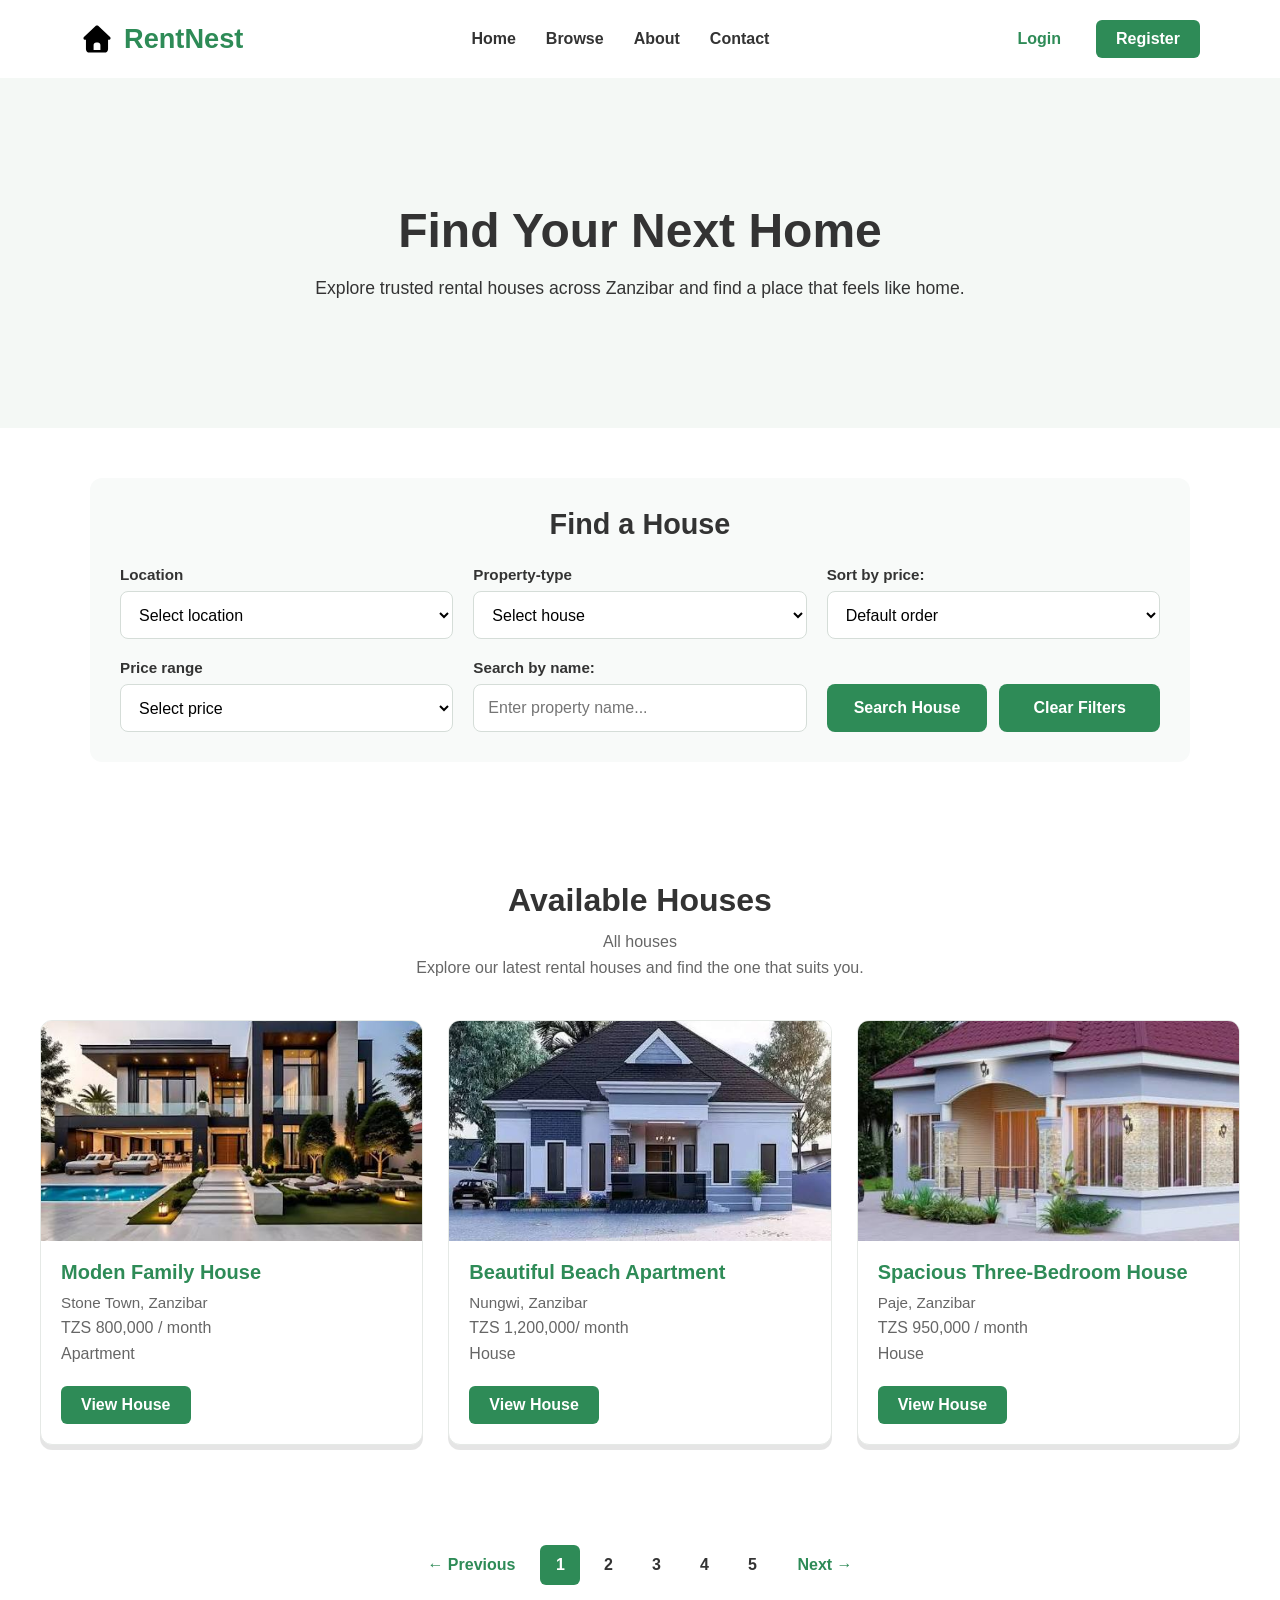
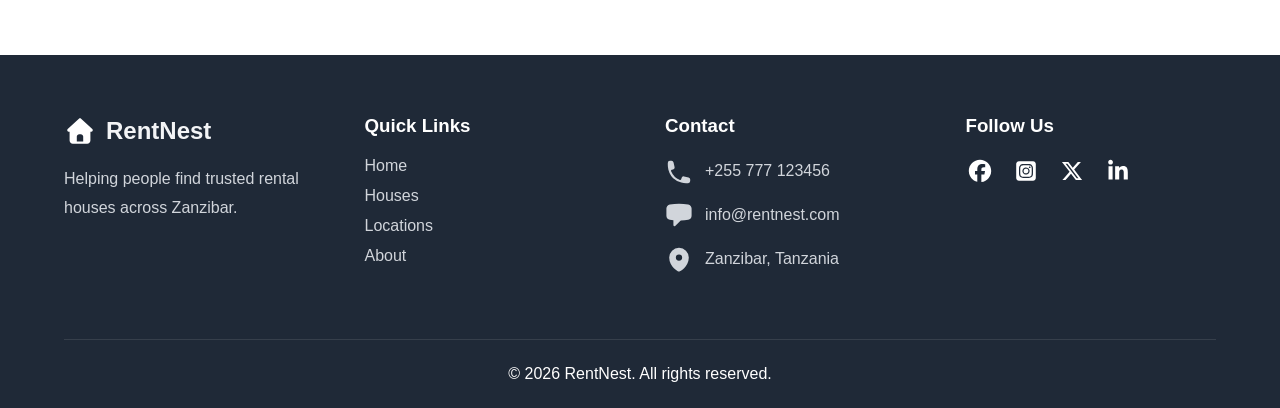
==== commit d56a2ce1: "update browse css, htm and js" ====
--- a/browse.html
+++ b/browse.html
@@ -74,6 +74,15 @@
                             <option value="room">Room</option>
                         </select>
                     </div>
+                    <div class="form-group">
+                        <label for="sort-price">Sort by price:</label>
+                        
+                        <select id="sort-price">
+                            <option value="default">Default order</option>
+                            <option value="low-to-high">Price: Low to High</option>
+                            <option value="high-to-low">Price: High to Low</option>
+                        </select>
+                    </div>
 
                     <div class="form-group">
                         <label for="price">Price range</label>
@@ -96,8 +105,11 @@
                         >
                     </div>
 
+                    <div class="form-action">
                     <button type="submit">Search House</button>
                     <button type="button" id="clear-filters">Clear Filters</button>
+                    </div>
+
                 </form>
             </div>
         </section>
@@ -124,7 +136,7 @@
 
                         <div class="house-info">
 
-                            <h3>Moden Family House</h3>
+                            <h3 class="house-title">Moden Family House</h3>
 
                             <p class="house-location">
                                 Stone Town, Zanzibar
@@ -153,7 +165,7 @@
 
                         <div class="house-info">
 
-                            <h3>Beautiful Beach Apartment</h3>
+                            <h3 class="house-title">Beautiful Beach Apartment</h3>
 
                             <p class="house-location">
                                 Nungwi, Zanzibar
@@ -182,7 +194,7 @@
 
                         <div class="house-info">
 
-                            <h3>Spacious Three-Bedroom House</h3>
+                            <h3 class="house-title">Spacious Three-Bedroom House</h3>
 
                             <p class="house-location">
                                 Paje, Zanzibar
--- a/css/browse.css
+++ b/css/browse.css
@@ -53,14 +53,17 @@
 }
 
 .search-form {
-    display: flex;
-    align-items: flex-end;
-    gap: 15px;
+    display: grid;
+    grid-template-columns: repeat(3, minmax(0, 1fr));
+    align-items: end;
+    gap: 20px;
     width: 100%;
 }
 
 .form-group {
-    flex: 1;
+    min-width: 0;
+    display: flex;
+    flex-direction: column;
 }
 
 .form-group label {
@@ -70,7 +73,8 @@
     font-weight: 600;
 }
 
-.form-group select {
+.form-group select,
+.form-group input {
     width: 100%;
     height: 48px;
     padding: 0 14px;
@@ -102,6 +106,17 @@
 
 .search-form button:hover {
     background-color: #267349;
+}
+
+.form-action {
+    display: flex;
+    gap: 12px;
+    align-items: end;
+}
+
+.form-action button {
+    flex: 1;
+    min-width: 0;
 }
 
 
@@ -254,12 +269,16 @@
     color: #267349;
 }
 
+@media (max-width: 900px) {
+     .search-form {
+        grid-template-columns: repeat(2, minmax(0, 1fr));
+    }
+}
+
 @media (max-width: 600px) {
     .search-form {
-        flex-direction: column;
-        align-items: stretch;
-    }
-
+        grid-template-columns: 1fr;
+    }
      .search-filter-container {
         padding: 25px 18px;
     }
@@ -313,4 +332,5 @@
     .pagination-btn {
         font-size: 0.9rem;
     }
+
 }
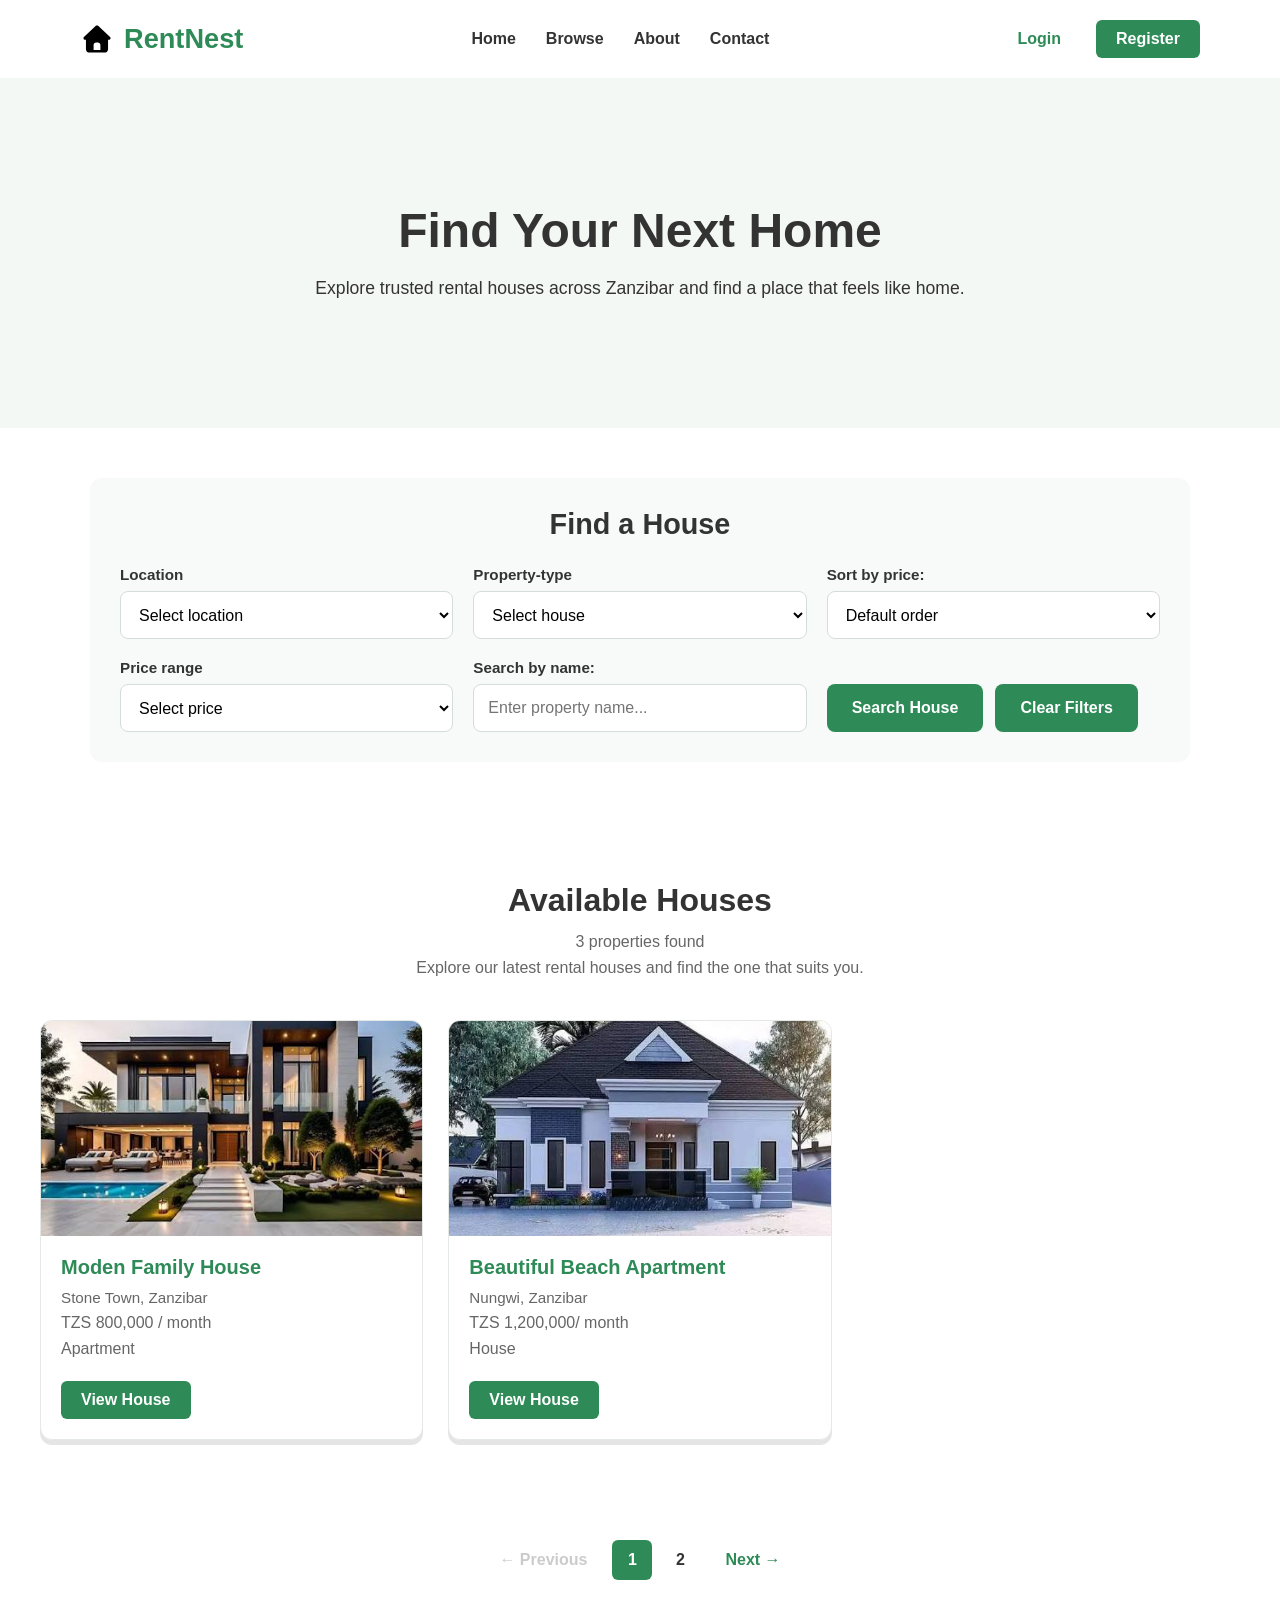
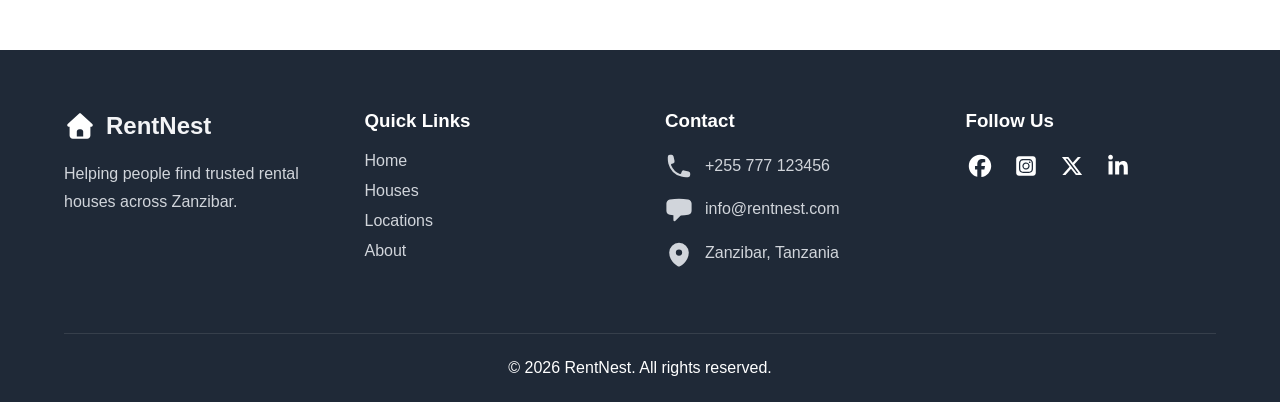
==== commit 46a23cd0: "Update browse html, css, and js" ====
--- a/browse.html
+++ b/browse.html
@@ -224,19 +224,14 @@
         <section class="pagination-section">
             <div class="pagination">
 
-                <a href="#" class="pagination-btn previous">
+                <a href="#" class="pagination-btn previous" id="previous-page">
                     &larr; Previous
                 </a>
 
-                <div class="page-numbers">
-                    <a href="#" class="active">1</a>
-                    <a href="#">2</a>
-                    <a href="#">3</a>
-                    <a href="#">4</a>
-                    <a href="#">5</a>
+                <div class="page-numbers" id="page-numbers">
                 </div>
 
-                <a href="#" class="pagination-btn next">
+                <a href="#" class="pagination-btn next" id="next-page">
                     Next &rarr;
                 </a>
             </div>
--- a/css/browse.css
+++ b/css/browse.css
@@ -93,8 +93,8 @@
 .search-form button {
     height: 48px;
     padding: 0 25px;
-
     border: none;
+    height: 48px;
     border-radius: 8px;
     background-color: #2E8B57;
     color: #ffffff;
@@ -112,11 +112,6 @@
     display: flex;
     gap: 12px;
     align-items: end;
-}
-
-.form-action button {
-    flex: 1;
-    min-width: 0;
 }
 
 
@@ -172,7 +167,7 @@
 
 .house-image {
     width: 100%;
-    height: 220px;
+    aspect-ratio: 16 / 9;
     overflow: hidden;
 }
 
@@ -245,7 +240,7 @@
     text-decoration: none;
     font-weight: 600;
     transition: background-color 0.3s ease,
-      colore o.3s ease;
+      color 0.3s ease;
 }
 
 .page-numbers a.active {
@@ -265,17 +260,47 @@
     transition: color 0.3s ease;
 }
 
+.pagination-btn.disabled {
+    color: #aaa;
+    cursor: not-allowed;
+    opacity: 0.6;
+}
+
 .pagination-btn:hover {
     color: #267349;
+}
+
+
+/* === No Results Message === */
+#no-results {
+    margin: 30px auto;
+    padding: 25px 20px;
+    max-width: 600px;
+    text-align: center;
+    background-color: #f4f8f5;
+    border: 1px solid #d5e5da;
+    border-radius: 12px;
+    color: #444;
+    font-size: 1rem;
+    line-height: 1.6;
 }
 
 @media (max-width: 900px) {
      .search-form {
         grid-template-columns: repeat(2, minmax(0, 1fr));
     }
+    .house-grid {
+        grid-template-columns: repeat(2, 1fr);
+    }
 }
 
 @media (max-width: 600px) {
+     .form-action {
+        flex-direction: column;
+    }
+    .form-action button {
+        width: 100%;
+    }
     .search-form {
         grid-template-columns: 1fr;
     }
@@ -313,7 +338,7 @@
     }
 
     .house-image {
-        height: 200px;
+        height: 220px;
     }
 
     .pagination {
@@ -325,12 +350,12 @@
     }
 
     .page-numbers a {
-        width: 36px;
-        height: 36px;
+        width: 32px;
+        height: 32px;
     }
 
     .pagination-btn {
-        font-size: 0.9rem;
+        font-size: 0.85rem;
     }
 
 }
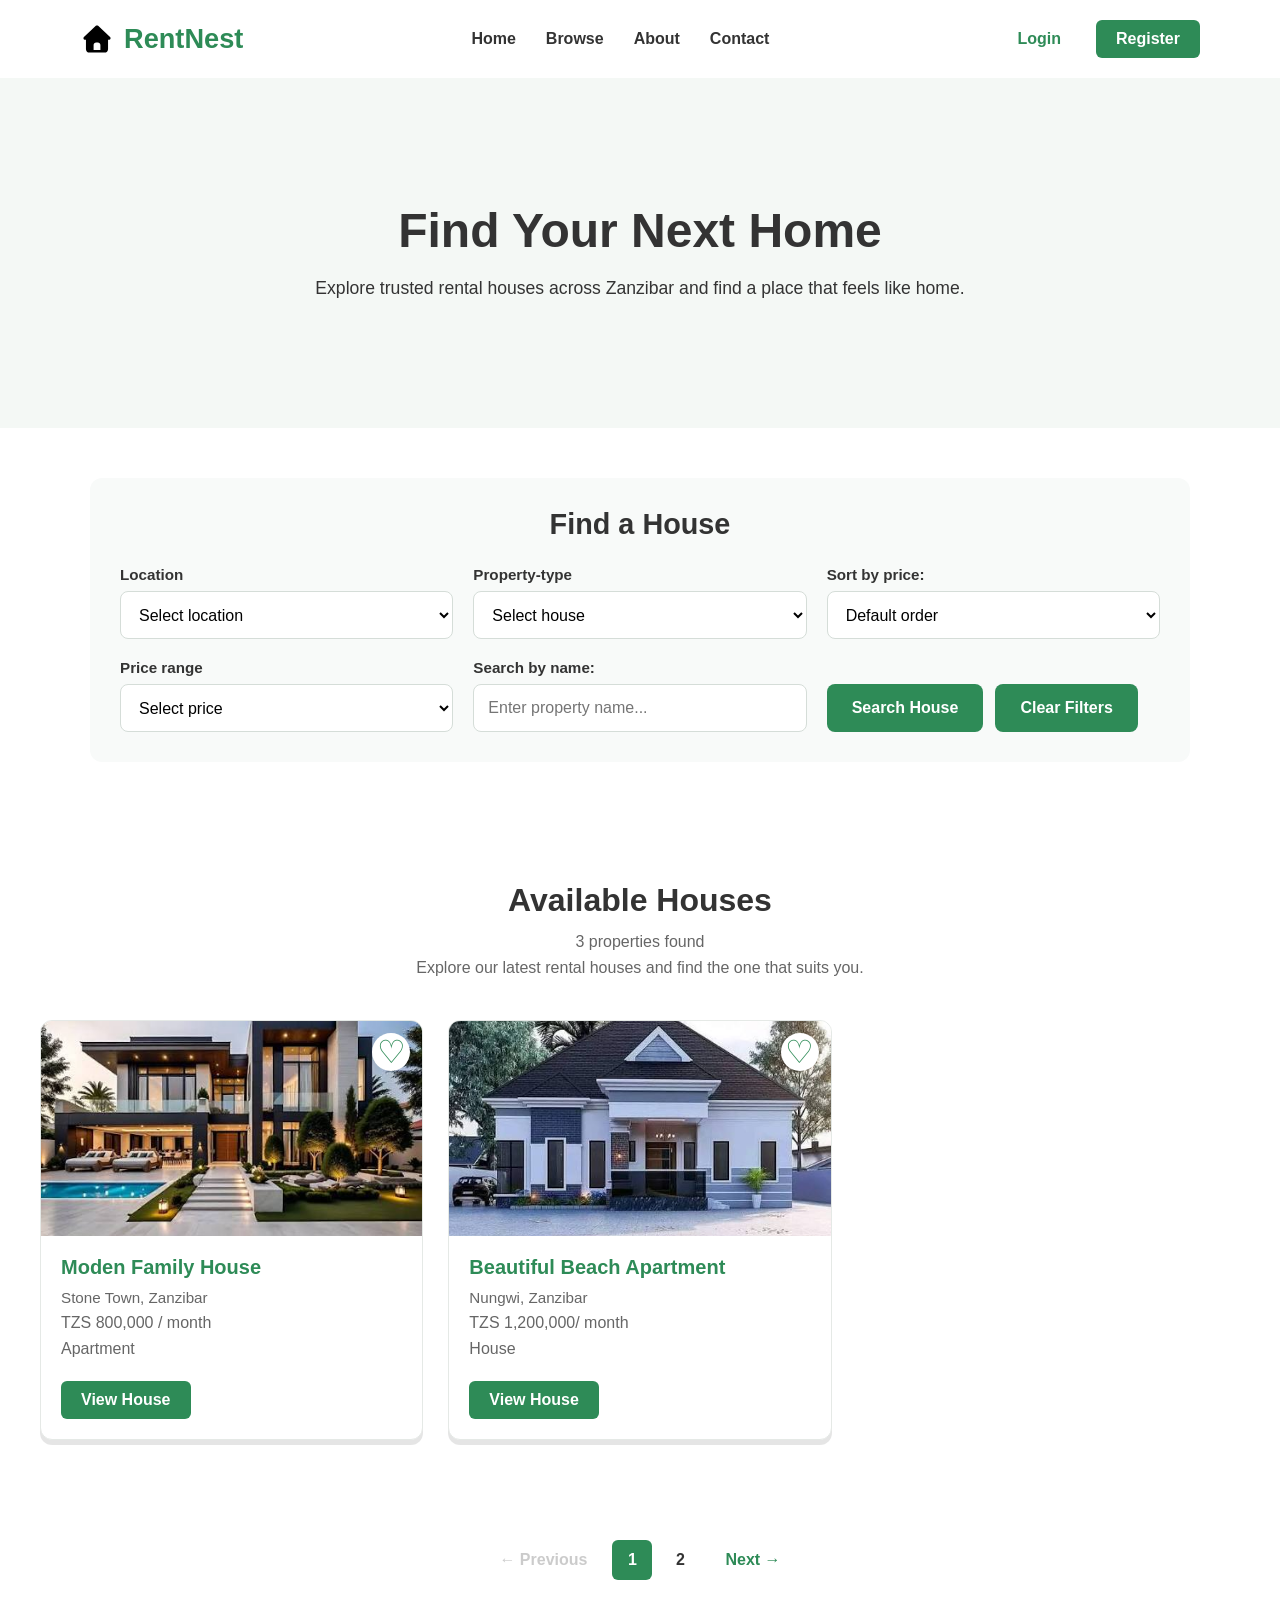
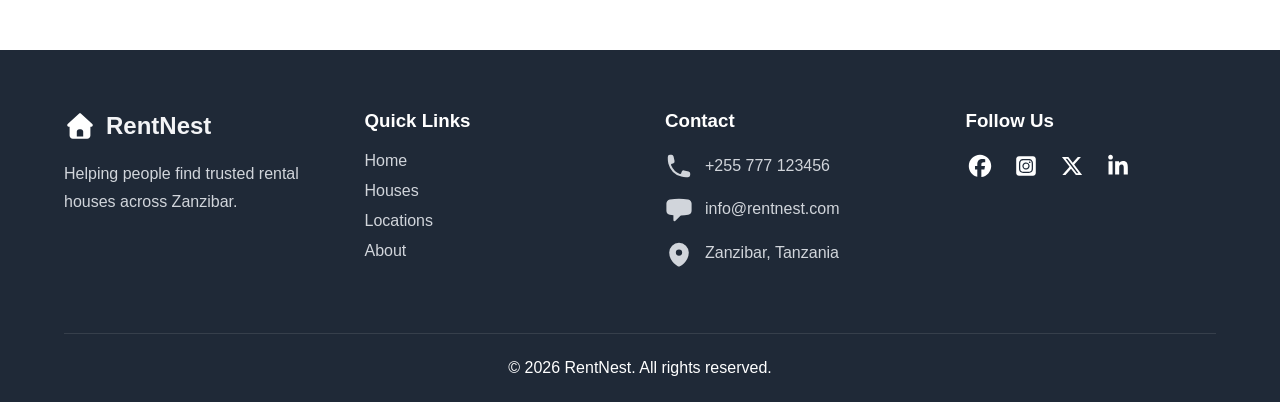
==== commit e63a8ba0: "Update browse html, css, and js" ====
--- a/browse.html
+++ b/browse.html
@@ -129,9 +129,12 @@
 
                 <div class="house-grid">
                     <!-- House Card 1 -->
-                     <article class="house-card">
+                     <article class="house-card" data-id="house-1">
                         <div class="house-image">
                             <img src="image/house 01.jpg" alt="Morden house in Stone Town">
+                            <button class="favourite-btn" type="button" aria-label="Add to favourites">
+                                ♡
+                            </button>
                         </div>
 
                         <div class="house-info">
@@ -157,10 +160,13 @@
                      </article>
 
                      <!-- House Card 2 -->
-                      <article class="house-card">
+                      <article class="house-card" data-id="house-2">
 
                         <div class="house-image">
                             <img src="image/house 02.jpg" alt="Beatiful apartment in Nungwi ">
+                            <button class="favourite-btn" type="button" aria-label="Add to favourites">
+                                ♡
+                            </button>
                         </div>
 
                         <div class="house-info">
@@ -186,10 +192,13 @@
                       </article>
 
                       <!-- House Card 3 -->
-                       <article class="house-card">
+                       <article class="house-card" data-id="house-3">
 
                         <div class="house-image">
                             <img src="image/house 03.jpg" alt="Spacious house in paje">
+                            <button class="favourite-btn" type="button" aria-label="Add to favourites">
+                                ♡
+                            </button>
                         </div>
 
                         <div class="house-info">
--- a/css/browse.css
+++ b/css/browse.css
@@ -166,6 +166,7 @@
 }
 
 .house-image {
+    position: relative;
     width: 100%;
     aspect-ratio: 16 / 9;
     overflow: hidden;
@@ -205,6 +206,36 @@
 
 .view-house:hover {
     background-color: #267349;
+}
+
+.favourite-btn {
+    position: absolute;
+    top: 12px;
+    right: 12px;
+
+    width: 38px;
+    height: 38px;
+
+    border: none;
+    border-radius: 50%;
+
+    background-color: white;
+    color: #2E8B57;
+    font-size: 2rem;
+
+    display: flex;
+    align-items: center;
+    justify-content: center;
+
+    transition: background-color 0.3s ease;
+}
+
+.favourite-btn:hover {
+    background-color: #e8f5ec;
+}
+.favourite-btn.active {
+    background-color: #2E8B57;
+    color: white;
 }
 
 /* === Pagination Section === */
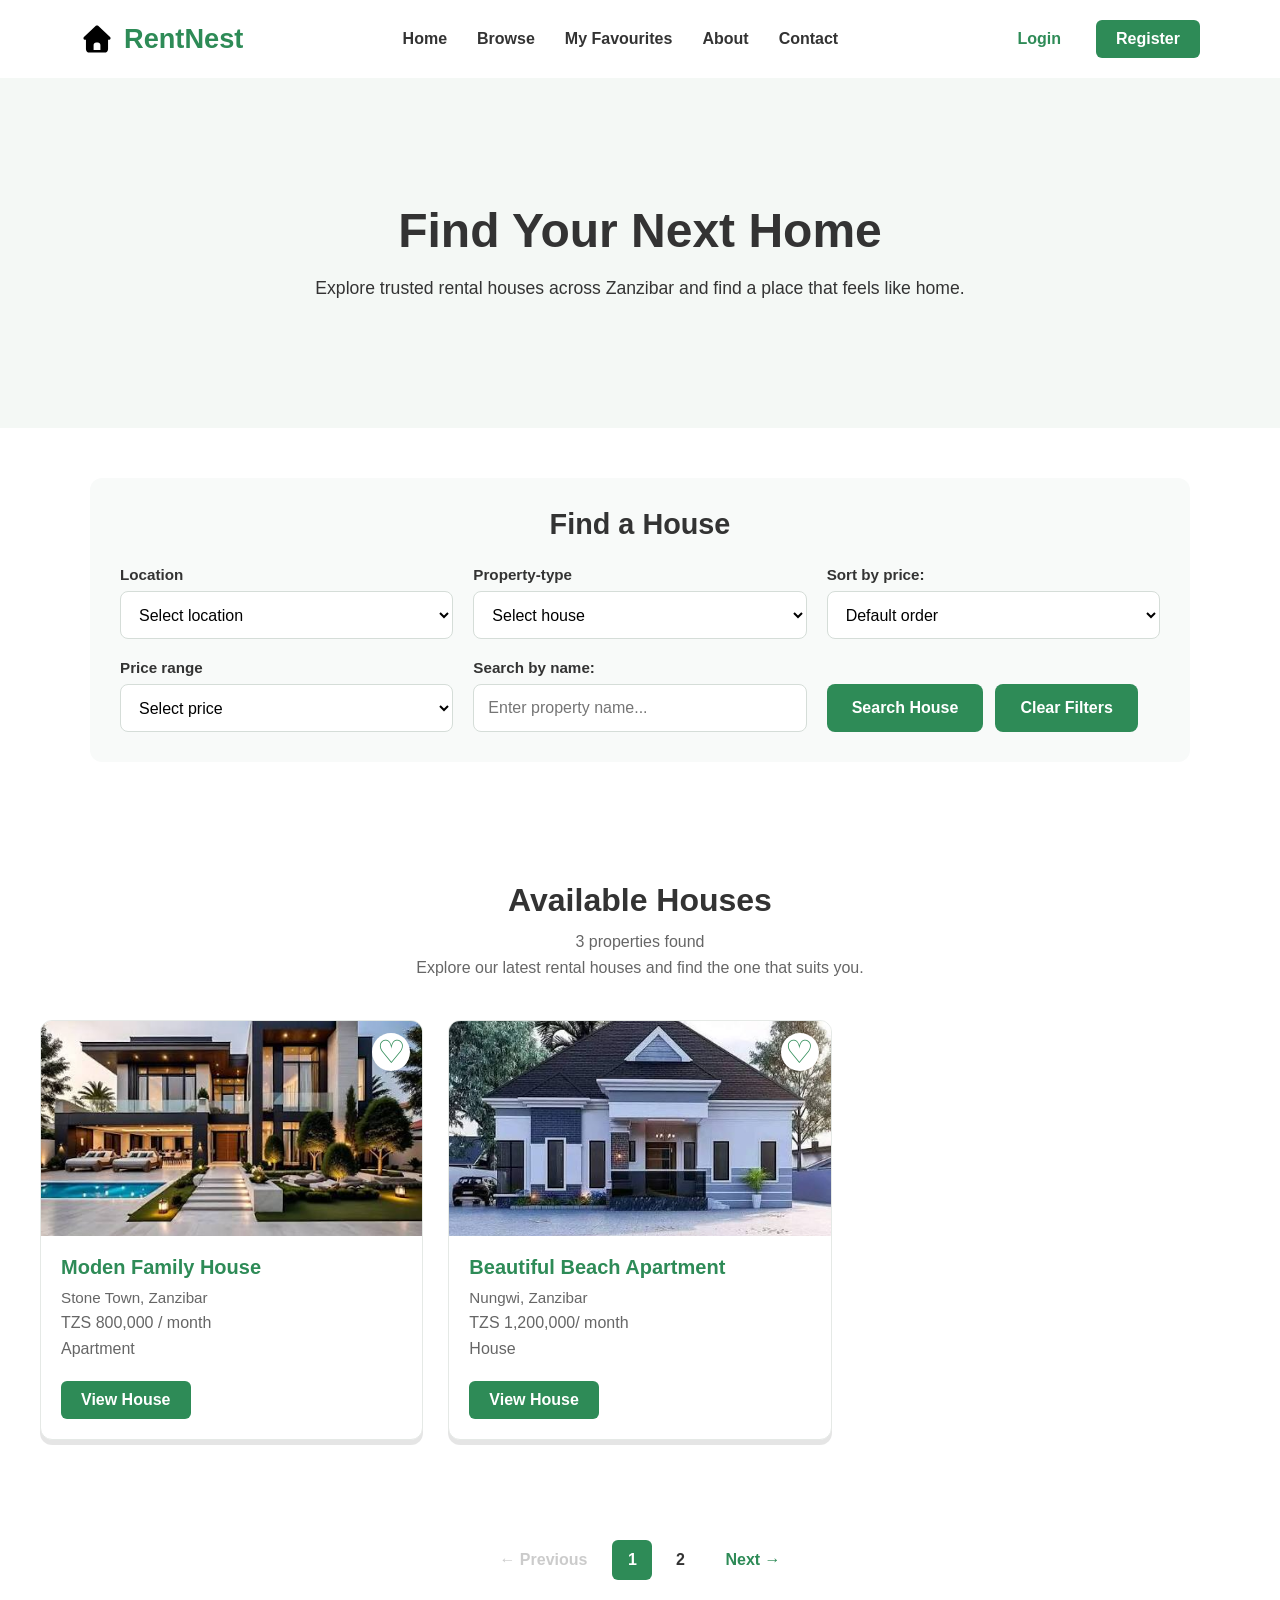
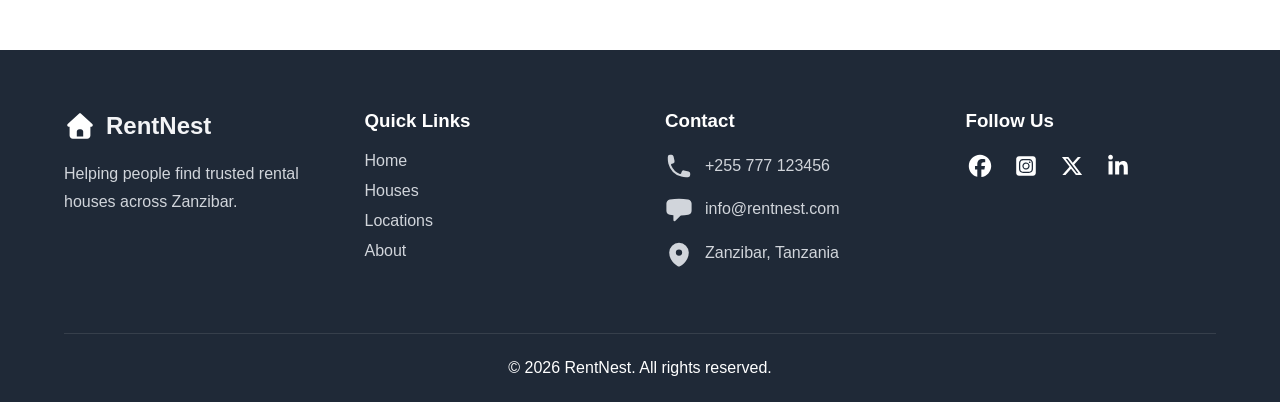
==== commit efd991fa: "Added favourites page" ====
--- a/browse.html
+++ b/browse.html
@@ -20,6 +20,7 @@
             <ul class="nav-links">
                 <li><a href="index.html">Home</a></li>
                 <li><a href="browse.html">Browse</a></li>
+                <li><a href="favourites.html">My Favourites</a></li>
                 <li><a href="about.html">About</a></li>
                 <li><a href="contact.html">Contact</a></li>
             </ul>
@@ -185,7 +186,7 @@
                                 House
                             </p>
 
-                            <a href="#" class="view-house">
+                            <a href="" class="view-house">
                                 View House
                             </a>
                         </div>
